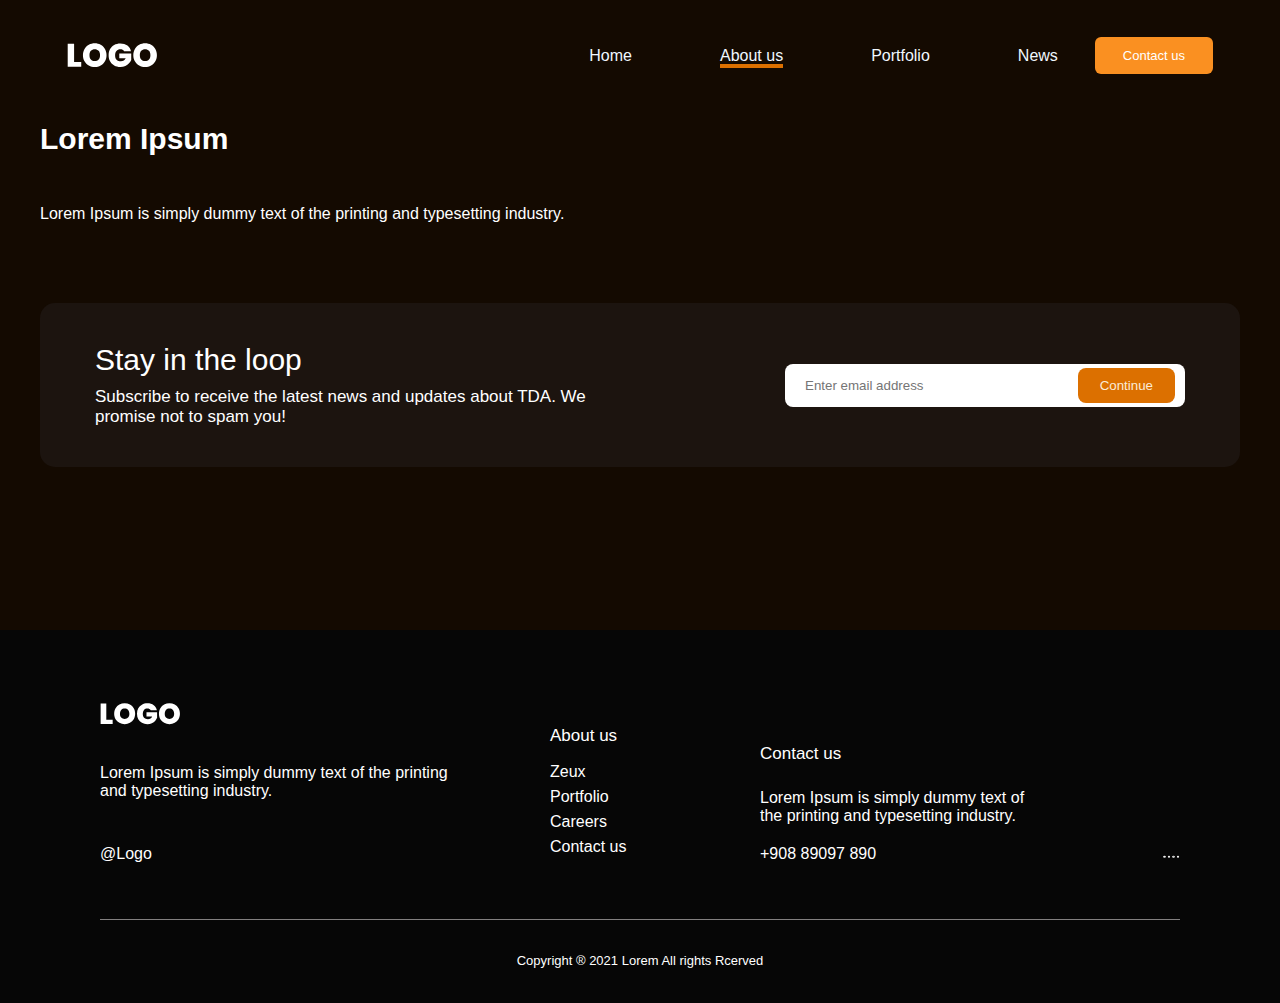
==== about.html @ e91f80e2 "footer" ====
<!DOCTYPE html>
<html lang="en">
<head>
  <meta charset="UTF-8">
  <meta name="viewport" content="width=device-width, initial-scale=1.0">
  <title>Document</title>
  <link rel="stylesheet" href="./css/styles.css">
</head>
<body>
  <header>
    <div class="header">
      <img src="./icon/header_logo.svg" alt="logo" width="90">
      <nav class="header__nav">
        <ul class="header__list">
          <li class="header__list-item">
            <a class="header__list-item__link" href="#">
              Home
            </a>
          </li>
          <li class="header__list-item">
            <a class="header__list-item__link  header__list-item__active" href="#">
              About us
            </a>
          </li>
          <li class="header__list-item">
            <a class="header__list-item__link" href="#">
              Portfolio
            </a>
          </li>
          <li class="header__list-item">
            <a class="header__list-item__link" href="#">
              News
            </a>
          </li>
        </ul>
        <a class="header__nav-btn" href="#">
          Contact us
        </a>
      </nav>
    </div>

  </header>
  <main>
    <section class="form">
      <div class="container">
        <h4 class="form__title">
          Lorem Ipsum
        </h4>
        <p class="form__text">
          Lorem Ipsum is simply dummy text of the printing and typesetting industry.
        </p>
        <div class="form__card">
          <div class="form__card-left">
            <h3 class="form__card-left__title">
              Stay in the loop
            </h3>
            <p class="form__card-left__text">
              Subscribe to receive the latest news and updates about TDA.
              We promise not to spam you!
            </p>
          </div>
          <div class="form__card-right">
            <input class="form__card-right__inp" type="text" placeholder="Enter email address">
            <button class="form__card-right__btn">
              Continue
            </button>
          </div>
        </div>
      </div>
    </section>
    
  </main>
  <footer class="footer">
    <div class="footer__wrapper">
      <div class="footer__left">
        <img src="./icon/header_logo.svg" alt="">
        <p class="footer__left-text">
          Lorem Ipsum is simply dummy text of the printing and typesetting industry.
        </p>
        <span>
          @Logo
        </span>
      </div>
      <div class="mittel">
        <p class="footer__text">
          About us
        </p>
        <ul class="footer__list">
          <li class="footer__list-item">
            Zeux
          </li>
          <li class="footer__list-item">
            Portfolio

          </li>
          <li class="footer__list-item">
            Careers
          </li>
          <li class="footer__list-item">
            Contact us
          </li>
        </ul>
      </div>
      <div class="footer__right">
        <p class="footer__text">
          Contact us
        </p>
        <p class="footer__right-text">
          Lorem Ipsum is simply dummy text of the printing and typesetting industry. 
        </p>
        <span>
          +908 89097 890
        </span>
      </div>
      <div class="footer__img">
        <a href="https://upload.facebook.com/" target="_blank">
          <img src="./icon/facebook.svg" alt="">
        </a>
        <a href="https://www.instagram.com/" target="_blank">
          <img src="./icon/instagramm.svg" alt="">
        </a>
        <a href="https://twitter.com/?lang=ru" target="_blank">
          <img src="./icon/twitter.svg" alt="">
        </a>
        <a href="https://www.linkedin.com/" target="_blank">
          <img src="./icon/linkidin.svg" alt="">
        </a>
      </div>
    </div>
    <p class="footer__span">
      Copyright ® 2021 Lorem All rights Rcerved
    </p>
  </footer>
</body>
</html>
---- css/styles.css ----
* {
  margin: 0;
  padding: 0;
  box-sizing: border-box;
}

body {
  display: flex;
  flex-direction: column;
  height: 100%;
  margin: 0;
  font-family: "Poppins", sans-serif;
  font-weight: 500;
  background-color: #140a01;
  color: white;
}

.container {
  width: 100%;
  max-width: 1240px;
  margin-right: auto;
  margin-left: auto;
  padding-right: 20px;
  padding-left: 20px;
}

.max_container {
  width: 100%;
  max-width: 1550px;
  margin-right: auto;
  margin-left: auto;
  background-image: url("../img/joy_stick.png");
  background-repeat: no-repeat;
  background-position: 874px 0;
}

.visually-hidden {
  position: absolute;
  width: 1px;
  height: 1px;
  margin: -1px;
  border: 0;
  padding: 0;
  white-space: nowrap;
  clip-path: inset(100%);
  clip: rect(0 0 0 0);
  overflow: hidden;
}

ul {
  padding-left: 0;
  list-style: none;
}

a {
  text-decoration: none;
}

img {
  max-width: 100%;
  height: auto;
}

.header {
  padding: 37px 67px;
  display: flex;
  justify-content: space-between;
  align-items: center;
}
.header__nav {
  display: flex;
  align-items: center;
}
.header__nav-btn {
  padding: 11px 28px;
  font-size: 13px;
  background-color: #FA9021;
  border-radius: 6px;
  margin-left: 37px;
  color: white;
}
.header__nav-btn:hover {
  background: rgba(255, 255, 255, 0.11);
}
.header__list {
  display: flex;
  align-items: center;
  gap: 88px;
}
.header__list-item__link {
  color: aliceblue;
}
.header__list-item__active {
  border-bottom: 4px solid #DC7000;
}

.hero {
  padding-top: 84px;
  padding-bottom: 84px;
}
.hero__start {
  position: relative;
}
.hero__start-span {
  color: #E87D0E;
  font-size: 20px;
  font-weight: 700;
  line-height: 31.04px;
  margin-bottom: 17px;
}
.hero__start-title {
  font-size: 50px;
  width: 480px;
  font-weight: 700;
  line-height: 77.6px;
  margin-bottom: 26px;
}
.hero__start-text {
  width: 527px;
  font-weight: 500;
  line-height: 32px;
  margin-bottom: 50px;
}
.hero__start-btn {
  border: #E87D0E;
  color: aliceblue;
  padding: 15px 30px;
  background: linear-gradient(92deg, #FA8305 0%, #FB9E3C 100%);
  border-radius: 40px;
}
.hero__start-btn:hover {
  color: #ffffff;
  background: linear-gradient(92deg, #000000 0%, #e5dbd1 100%);
}
.hero__start-unity {
  position: absolute;
  top: 220px;
  left: 560px;
}
.hero__start-cry {
  position: absolute;
  top: 0;
  left: 770px;
}
.hero__start-unreal {
  position: absolute;
  top: 20px;
  right: 75px;
}

.games {
  padding-top: 100px;
  padding-bottom: 157px;
}
.games__start {
  display: flex;
  align-items: center;
  justify-content: space-between;
  margin-bottom: 57px;
}
.games__start-title {
  font-size: 31px;
  font-family: Rubik;
  font-weight: 700;
  line-height: 58.12px;
}
.games__start-btn {
  background-color: rgba(255, 255, 255, 0.11);
  border-radius: 10px;
  padding: 10px 30px;
  font-size: 20px;
  font-family: Rubik;
  font-weight: 500;
  line-height: 37.5px;
  color: white;
  border: 0;
}
.games__start-btn:hover {
  color: black;
  background-color: chocolate;
}
.games__list {
  display: flex;
  justify-content: space-between;
  text-align: center;
  margin-bottom: 129px;
}
.games__list-item__icon {
  display: flex;
  gap: 10px;
  align-items: center;
  padding-top: 25px;
  font-size: 22px;
  font-family: Rubik;
  font-weight: 500;
  line-height: 41.25px;
  margin-left: 40px;
}
.games__end-title {
  font-size: 35px;
  font-weight: 600;
  line-height: 65.62px;
  text-align: center;
  margin-bottom: 67px;
}
.games__end-title__zwei {
  font-size: 30px;
  font-weight: 600;
  margin-bottom: 32px;
  line-height: 56.25px;
}
.games__end-text {
  line-height: 30px;
  width: 545px;
  margin-bottom: 46px;
}
.games__end-img {
  width: 100%;
}

.erstellen {
  padding-top: 93px;
  padding-bottom: 93px;
  background-image: url("../../img/Rectangle5.png");
  background-repeat: no-repeat;
  text-align: center;
  background-size: cover;
  overflow-x: hidden;
}
.erstellen__title {
  font-size: 30px;
  font-weight: 700;
  line-height: 56.25px;
  margin-bottom: 25px;
}
.erstellen__text {
  line-height: 30px;
  margin-bottom: 100px;
}
.erstellen__list {
  display: flex;
  flex-wrap: wrap;
  gap: 100px;
  text-align: center;
  justify-content: center;
}

.projects {
  padding-top: 148px;
  padding-bottom: 114px;
  text-align: center;
}
.projects__title {
  font-size: 30px;
  font-weight: 700;
  line-height: 56.25px;
  margin-bottom: 15px;
}
.projects__text {
  font-size: 14px;
  line-height: 26.25px;
  margin-bottom: 71px;
}
.projects__img {
  display: flex;
  flex-wrap: wrap;
  gap: 33px;
  margin-bottom: 72px;
}
.projects__btn {
  padding: 10px 30px;
  background-color: rgba(255, 255, 255, 0.11);
  border-radius: 10px;
  font-size: 20px;
  font-family: Rubik;
  font-weight: 500;
  color: white;
  border: 0;
  line-height: 37.5px;
}
.projects__btn:hover {
  color: black;
  background-color: chocolate;
}

.form {
  padding-bottom: 163px;
}
.form__title {
  font-size: 30px;
  font-weight: 600;
  line-height: 56.25px;
  margin-bottom: 32px;
}
.form__text {
  line-height: 30px;
  margin-bottom: 74px;
  width: 545px;
}
.form__card {
  background-color: #1C140F;
  border-radius: 15px;
  padding: 40px 55px;
  display: flex;
  justify-content: space-between;
  align-items: center;
}
.form__card-left__title {
  font-size: 30px;
  margin-bottom: 10px;
  font-weight: 500;
}
.form__card-left__text {
  width: 526px;
  font-size: 17px;
}
.form__card-right__inp {
  padding: 14px 0px 14px 20px;
  width: 400px;
  background: white;
  border-radius: 8px;
  border: 0;
}
.form__card-right {
  position: relative;
}
.form__card-right__btn {
  position: absolute;
  padding: 10px 22px;
  background: #DC7000;
  border-radius: 8px;
  border: 0;
  top: 4px;
  right: 10px;
  color: antiquewhite;
}
.form__card-right__btn:hover {
  background-color: #4b2c18;
  color: #e7650e;
}

.footer {
  padding-top: 73px;
  padding-bottom: 29px;
  background-color: #060606;
  padding-left: 100px;
  padding-right: 100px;
}
.footer__wrapper {
  max-width: 1440px;
  width: 100%;
  margin-right: auto;
  margin-left: auto;
  display: flex;
  align-items: end;
  padding-bottom: 56px;
  border-bottom: 1px solid rgb(130, 127, 127);
}
.footer__text {
  font-size: 17px;
  font-weight: 500;
  margin-bottom: 17px;
}
.footer__left {
  margin-right: 78px;
}
.footer__left-text {
  margin-bottom: 45px;
  margin-top: 35px;
  width: 372px;
}
.footer__list {
  margin-right: 120px;
}
.footer__list-item {
  padding-bottom: 7px;
  width: 90px;
}
.footer__list-item:hover {
  color: rgb(70, 26, 26);
}
.footer__right {
  margin-right: 120px;
}
.footer__right-text {
  width: 282px;
  margin-top: 25px;
  margin-bottom: 20px;
}
.footer__img {
  display: flex;
}
.footer__span {
  margin-top: 29px;
  text-align: center;
  line-height: 24.78px;
  font-size: 13px;
}/*# sourceMappingURL=styles.css.map */
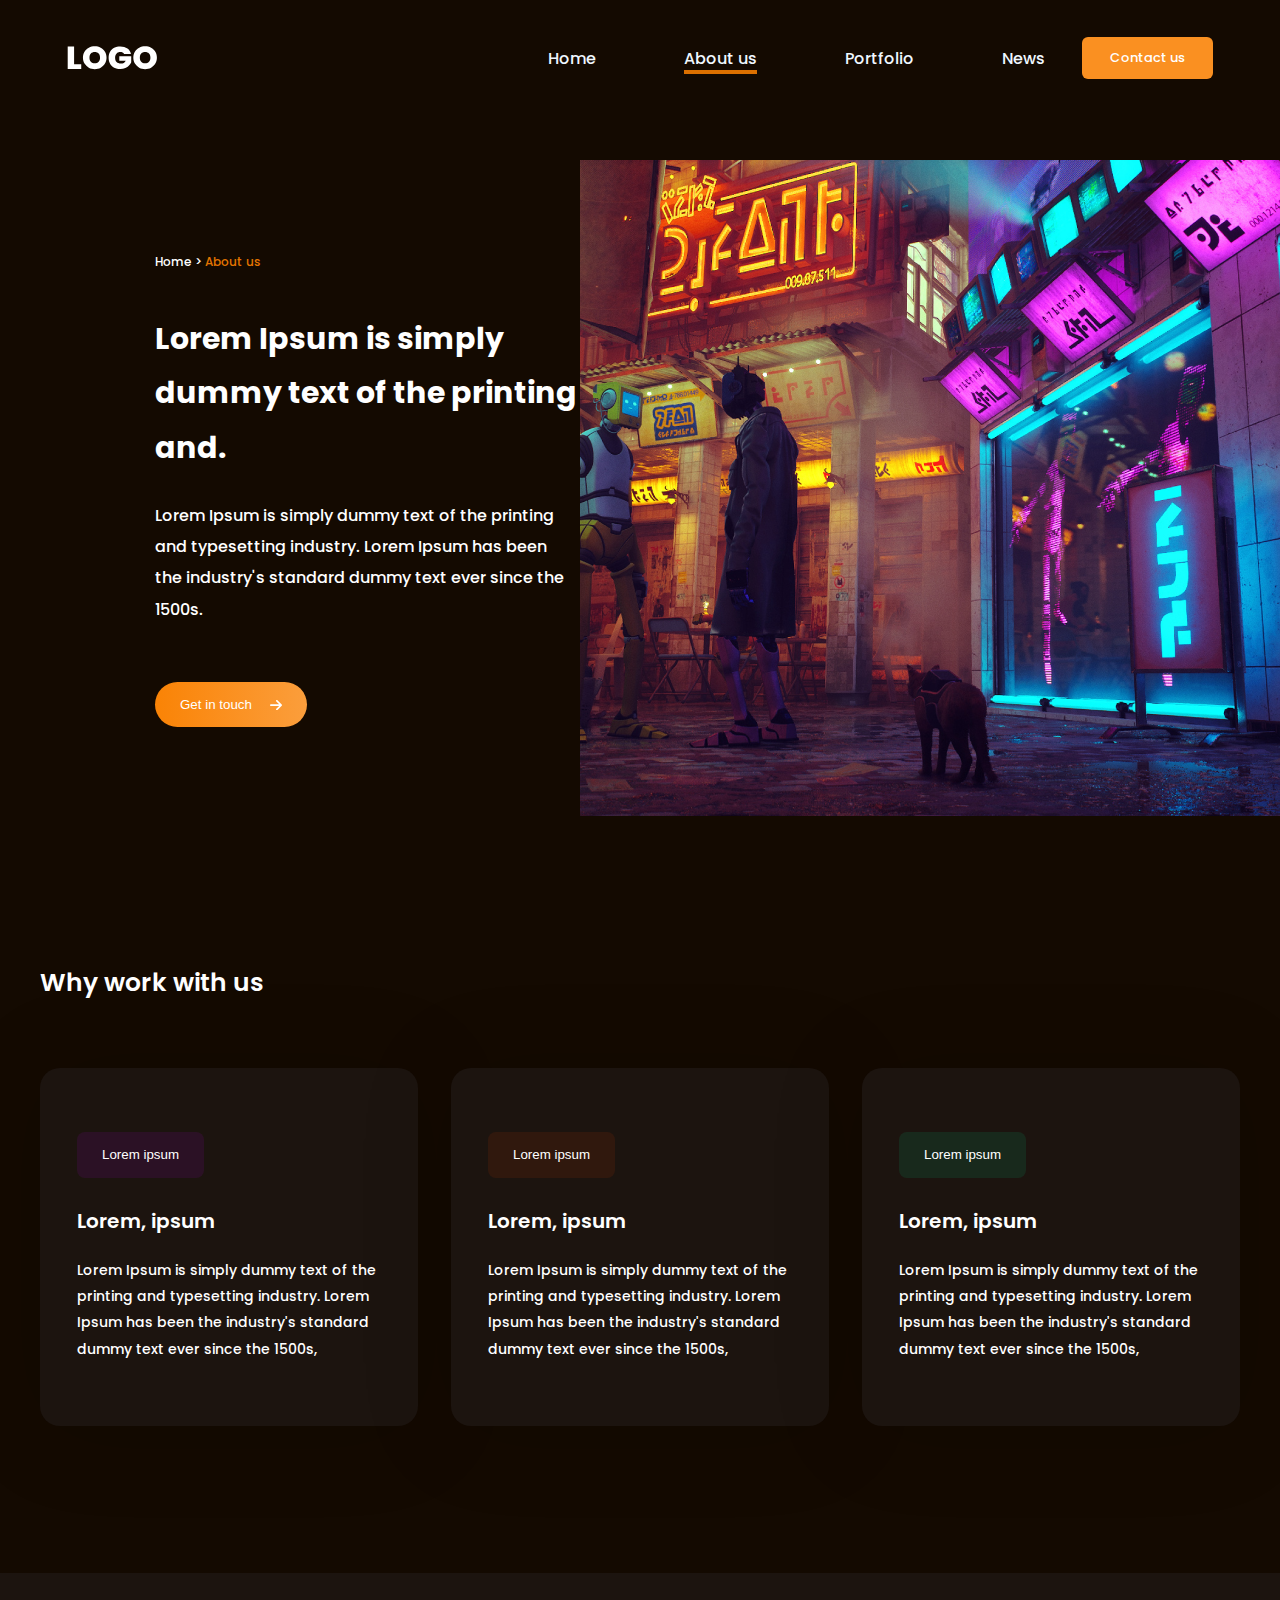
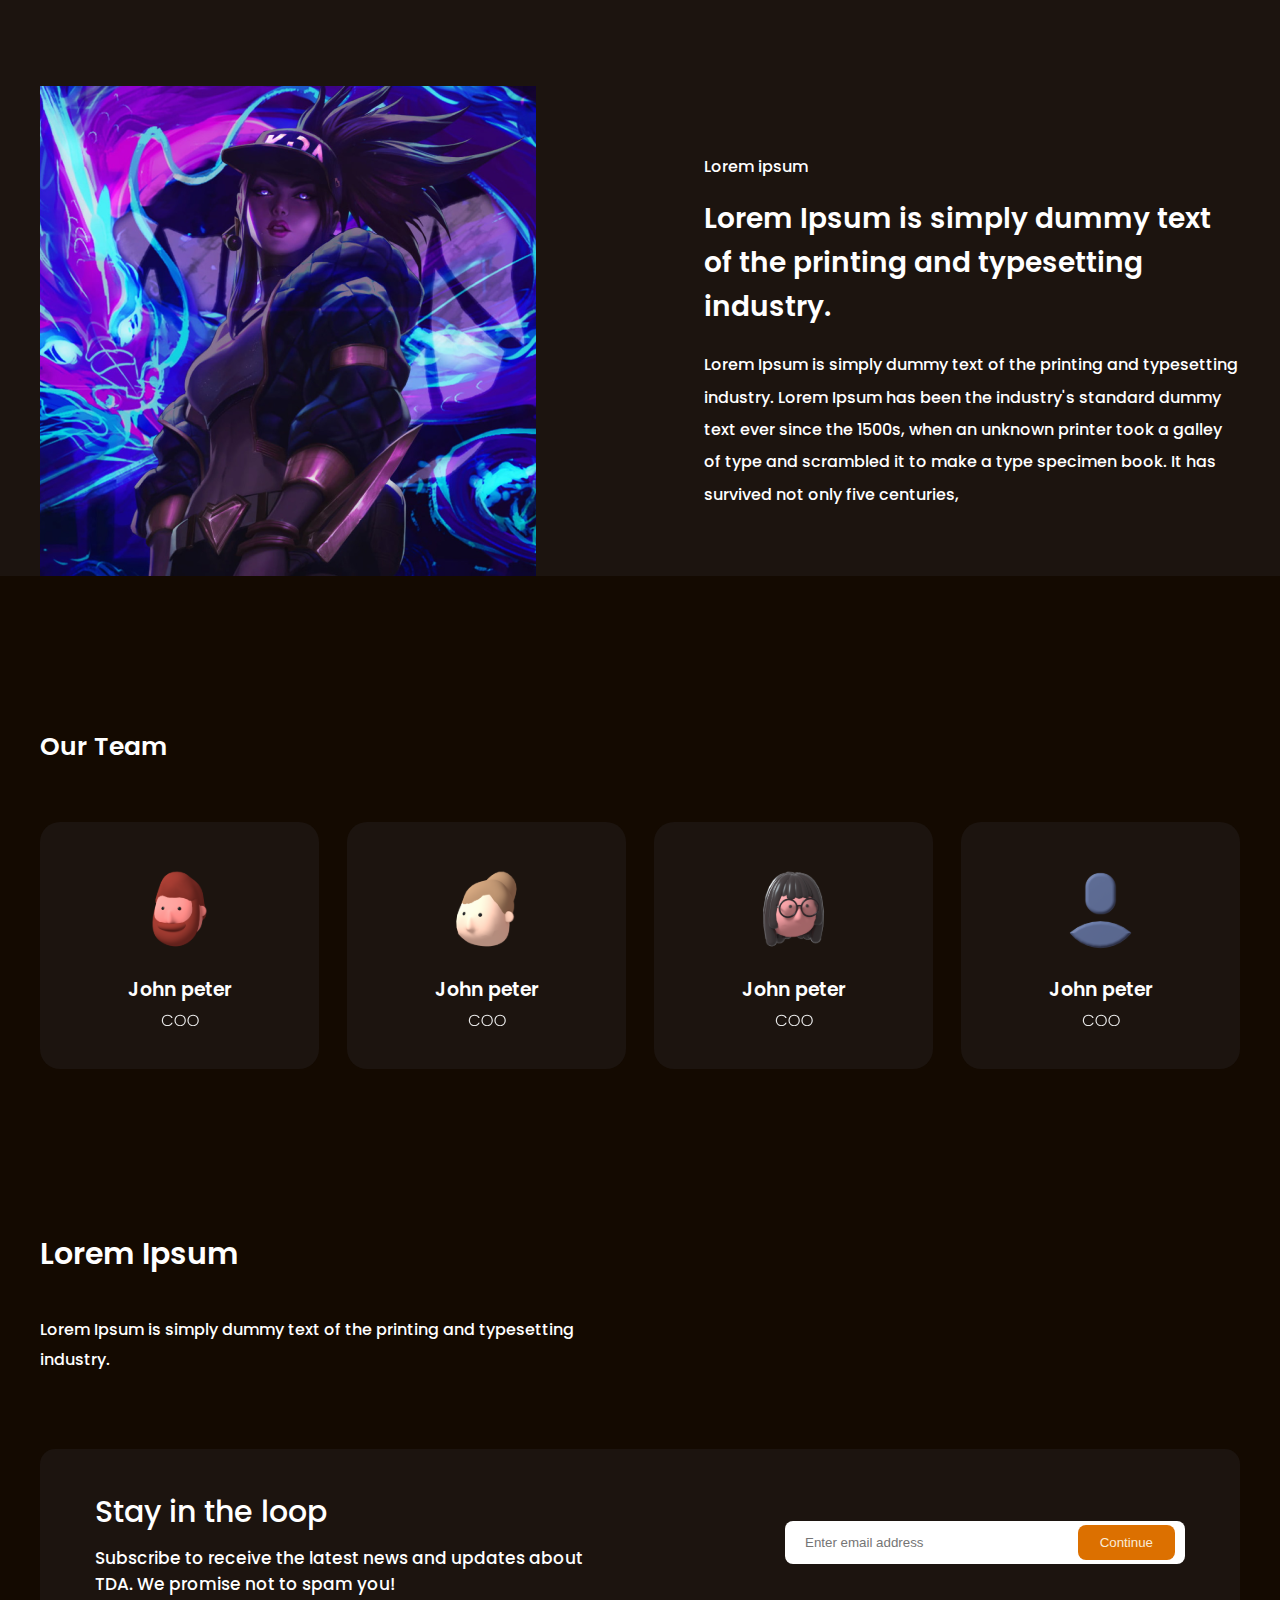
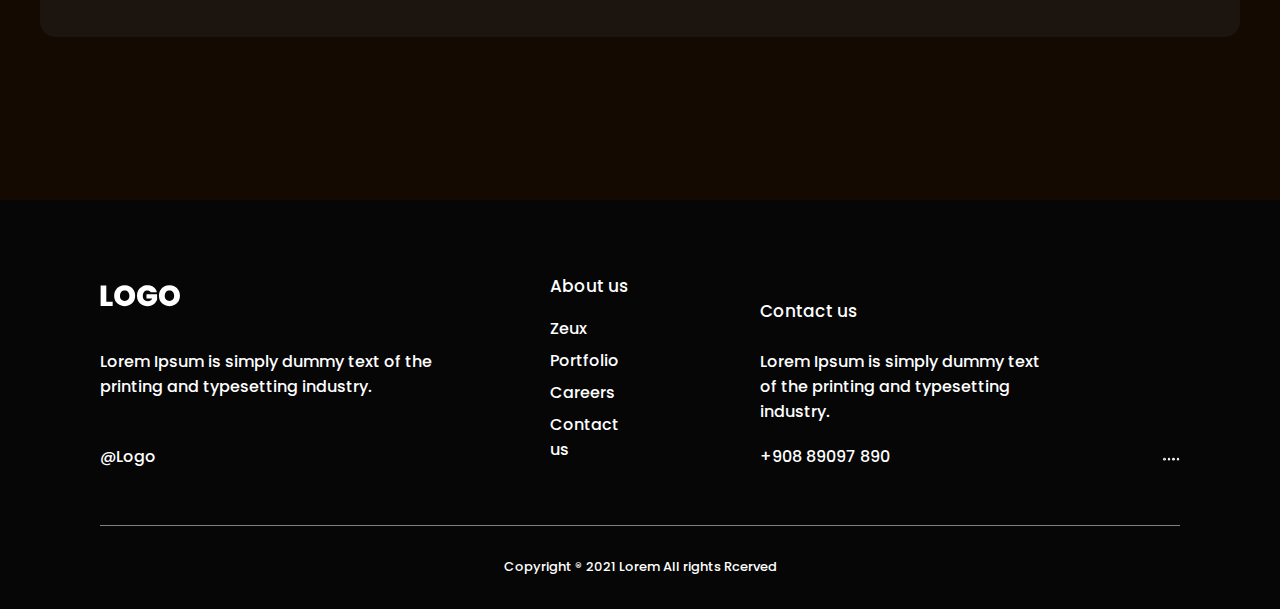
==== commit bb059358: "About" ====
--- a/about.html
+++ b/about.html
@@ -1,46 +1,190 @@
 <!DOCTYPE html>
 <html lang="en">
+
 <head>
   <meta charset="UTF-8">
   <meta name="viewport" content="width=device-width, initial-scale=1.0">
-  <title>Document</title>
-  <link rel="stylesheet" href="./css/styles.css">
+  <title>About</title>
+
+  <!-- ---- Poppins fonts--- -->
+  <link rel="preconnect" href="https://fonts.googleapis.com">
+  <link rel="preconnect" href="https://fonts.gstatic.com" crossorigin>
+  <link href="https://fonts.googleapis.com/css2?family=Poppins:wght@300;400;500;600;700&display=swap" rel="stylesheet">
+  <!-- ---- Rubik fonts--- -->
+  <link rel="preconnect" href="https://fonts.googleapis.com">
+  <link rel="preconnect" href="https://fonts.gstatic.com" crossorigin>
+  <link href="https://fonts.googleapis.com/css2?family=Rubik:wght@500;700&display=swap" rel="stylesheet">
+
+  <link rel="stylesheet" href="./css/about.css">
 </head>
+
 <body>
-  <header>
-    <div class="header">
-      <img src="./icon/header_logo.svg" alt="logo" width="90">
-      <nav class="header__nav">
-        <ul class="header__list">
-          <li class="header__list-item">
-            <a class="header__list-item__link" href="#">
-              Home
-            </a>
-          </li>
-          <li class="header__list-item">
-            <a class="header__list-item__link  header__list-item__active" href="#">
-              About us
-            </a>
-          </li>
-          <li class="header__list-item">
-            <a class="header__list-item__link" href="#">
-              Portfolio
-            </a>
-          </li>
-          <li class="header__list-item">
-            <a class="header__list-item__link" href="#">
-              News
-            </a>
+  <div class="max_container">
+    <header>
+      <div class="header">
+        <img src="./icon/header_logo.svg" alt="logo" width="90">
+        <nav class="header__nav">
+          <ul class="header__list">
+            <li class="header__list-item">
+              <a class="header__list-item__link" href="#">
+                Home
+              </a>
+            </li>
+            <li class="header__list-item">
+              <a class="header__list-item__link  header__list-item__active" href="#">
+                About us
+              </a>
+            </li>
+            <li class="header__list-item">
+              <a class="header__list-item__link" href="#">
+                Portfolio
+              </a>
+            </li>
+            <li class="header__list-item">
+              <a class="header__list-item__link" href="#">
+                News
+              </a>
+            </li>
+          </ul>
+          <a class="header__nav-btn" href="#">
+            Contact us
+          </a>
+        </nav>
+      </div>
+
+    </header>
+  </div>
+  <main>
+    <div class="max_container">
+      <section class="hero">
+        <div class="hero__start">
+          <p class="hero__text">
+            Home > <span> About us</span>
+          </p>
+          <h2 class="hero__start-title">
+            Lorem Ipsum is simply
+            dummy text of the printing and.
+          </h2>
+          <p class="hero__start-text">
+            Lorem Ipsum is simply dummy text of the printing and typesetting
+            industry. Lorem Ipsum has been the industry's
+            standard dummy text ever since the 1500s.
+          </p>
+          <button class="hero__start-btn">
+            Get in touch
+            <img src="./about.img/icon/arrow6.svg" alt="">
+          </button>
+        </div>
+        <div class="hero__img">
+
+        </div>
+      </section>
+    </div>
+    <section class="work">
+      <div class="container">
+        <h3 class="work__title">
+          Why work with us
+        </h3>
+        <ul class="work__list">
+          <li class="work__list-item">
+            <button class="work__list-item__btn">
+              Lorem ipsum
+            </button>
+            <h4 class="work__list-item__title">
+              Lorem, ipsum
+            </h4>
+            <p class="work__list-item__text">
+              Lorem Ipsum is simply dummy text of the printing and typesetting
+              industry. Lorem Ipsum has been the industry's
+              standard dummy text ever since the 1500s,
+            </p>
+          </li>
+          <li class="work__list-item">
+            <button class="work__list-item__btn2">
+              Lorem ipsum
+            </button>
+            <h4 class="work__list-item__title">
+              Lorem, ipsum
+            </h4>
+            <p class="work__list-item__text">
+              Lorem Ipsum is simply dummy text of the printing and typesetting
+              industry. Lorem Ipsum has been the industry's
+              standard dummy text ever since the 1500s,
+            </p>
+          </li>
+          <li class="work__list-item">
+            <button class="work__list-item__btn3">
+              Lorem ipsum
+            </button>
+            <h4 class="work__list-item__title">
+              Lorem, ipsum
+            </h4>
+            <p class="work__list-item__text">
+              Lorem Ipsum is simply dummy text of the printing and typesetting
+              industry. Lorem Ipsum has been the industry's
+              standard dummy text ever since the 1500s,
+            </p>
           </li>
         </ul>
-        <a class="header__nav-btn" href="#">
-          Contact us
-        </a>
-      </nav>
-    </div>
-
-  </header>
-  <main>
+      </div>
+    </section>
+    <section class="wrapper">
+      <div class="container wrapper__start">
+        <div class="wrapper__left">
+        </div>
+        <div class="wrapper__right">
+          <p class="wrapper__right-text">
+            Lorem ipsum
+          </p>
+          <h3 class="wrapper__right-title">
+            Lorem Ipsum is simply dummy text of
+            the printing and typesetting industry.
+          </h3>
+          <p class="wrapper__right-text">
+            Lorem Ipsum is simply dummy text of the printing and typesetting industry. Lorem Ipsum has been the
+            industry's standard dummy text ever since the 1500s, when an unknown printer took a galley of type and
+            scrambled it to make a type specimen book. It has survived not only five centuries,
+          </p>
+        </div>
+      </div>
+    </section>
+    <section class="Our-Team">
+      <div class="container">
+        <h3 class="Our-Team__title">
+          Our Team
+        </h3>
+        <ul class="Our-Team__list">
+          <li class="Our-Team__list-item">
+            <img src="./about.img/icon/Bill.svg" alt="" width="123">
+            <h4 class="Our-Team__list-item__title">
+              John peter
+            </h4>
+            <img src="./about.img/icon/COO.svg" alt="" width="38">
+          </li>
+          <li class="Our-Team__list-item">
+            <img src="./about.img/icon/Beverly.svg" alt="" width="123">
+            <h4 class="Our-Team__list-item__title">
+              John peter
+            </h4>
+            <img src="./about.img/icon/COO.svg" alt="" width="38">
+          </li>
+          <li class="Our-Team__list-item">
+            <img src="./about.img/icon/Claudia.svg" alt="" width="123">
+            <h4 class="Our-Team__list-item__title">
+              John peter
+            </h4>
+            <img src="./about.img/icon/COO.svg" alt="" width="38">
+          </li>
+          <li class="Our-Team__list-item">
+            <img src="./about.img/icon/Avatar.svg" alt="" width="123">
+            <h4 class="Our-Team__list-item__title">
+              John peter
+            </h4>
+            <img src="./about.img/icon/COO.svg" alt="" width="38">
+          </li>
+        </ul>
+      </div>
+    </section>
     <section class="form">
       <div class="container">
         <h4 class="form__title">
@@ -68,7 +212,6 @@
         </div>
       </div>
     </section>
-    
   </main>
   <footer class="footer">
     <div class="footer__wrapper">
@@ -106,7 +249,7 @@
           Contact us
         </p>
         <p class="footer__right-text">
-          Lorem Ipsum is simply dummy text of the printing and typesetting industry. 
+          Lorem Ipsum is simply dummy text of the printing and typesetting industry.
         </p>
         <span>
           +908 89097 890
@@ -132,4 +275,5 @@
     </p>
   </footer>
 </body>
+
 </html>--- a/css/about.css
+++ b/css/about.css
@@ -0,0 +1,376 @@
+* {
+  margin: 0;
+  padding: 0;
+  box-sizing: border-box;
+}
+
+body {
+  display: flex;
+  flex-direction: column;
+  height: 100%;
+  margin: 0;
+  font-family: "Poppins", sans-serif;
+  font-weight: 500;
+  background-color: #140a01;
+  color: white;
+}
+
+img {
+  max-width: 100%;
+  height: auto;
+}
+
+.container {
+  width: 100%;
+  max-width: 1240px;
+  margin-right: auto;
+  margin-left: auto;
+  padding-right: 20px;
+  padding-left: 20px;
+}
+
+.max_container {
+  width: 100%;
+  max-width: 1550px;
+  margin-right: auto;
+  margin-left: auto;
+}
+
+ul {
+  padding-left: 0;
+  list-style: none;
+}
+
+a {
+  text-decoration: none;
+}
+
+.visually-hidden {
+  position: absolute;
+  width: 1px;
+  height: 1px;
+  margin: -1px;
+  border: 0;
+  padding: 0;
+  white-space: nowrap;
+  clip-path: inset(100%);
+  clip: rect(0 0 0 0);
+  overflow: hidden;
+}
+
+.header {
+  padding: 37px 67px;
+  display: flex;
+  justify-content: space-between;
+  align-items: center;
+}
+.header__nav {
+  display: flex;
+  align-items: center;
+}
+.header__nav-btn {
+  padding: 11px 28px;
+  font-size: 13px;
+  background-color: #FA9021;
+  border-radius: 6px;
+  margin-left: 37px;
+  color: white;
+}
+.header__nav-btn:hover {
+  background: rgba(255, 255, 255, 0.11);
+}
+.header__list {
+  display: flex;
+  align-items: center;
+  gap: 88px;
+}
+.header__list-item__link {
+  color: aliceblue;
+}
+.header__list-item__active {
+  border-bottom: 4px solid #DC7000;
+}
+
+.hero {
+  padding-top: 44px;
+  padding-bottom: 44px;
+  padding-left: 155px;
+  display: flex;
+  justify-content: space-between;
+  align-items: center;
+}
+.hero__text {
+  line-height: 25.02px;
+  font-size: 12px;
+  margin-bottom: 38px;
+}
+.hero__text span {
+  color: #E47500;
+  font-size: 12px;
+  line-height: 25.02px;
+}
+.hero__start-title {
+  font-size: 30px;
+  font-weight: 700;
+  line-height: 54.15px;
+  width: 425px;
+  margin-bottom: 25px;
+}
+.hero__start-text {
+  line-height: 31.28px;
+  width: 414px;
+  margin-bottom: 57px;
+}
+.hero__start-btn {
+  display: flex;
+  align-items: center;
+  padding: 15px 25px;
+  font-weight: 500;
+  background: linear-gradient(92deg, #FA8305 0%, #FB9E3C 100%);
+  border-radius: 40px;
+  border: 0;
+  color: white;
+}
+.hero__start-btn img {
+  margin-left: 18px;
+}
+.hero__img {
+  width: 739px;
+  height: 656px;
+  background-image: url("../../about.img/img/Rectangle6.png");
+}
+
+.work {
+  padding-top: 100px;
+  padding-bottom: 147px;
+}
+.work__title {
+  font-size: 25px;
+  font-weight: 600;
+  line-height: 45.12px;
+  margin-bottom: 63px;
+}
+.work__list {
+  display: flex;
+  justify-content: space-between;
+}
+.work__list-item {
+  padding: 64px 37px;
+  background-color: #1C140F;
+  box-shadow: 0px 4px 94px rgba(0, 0, 0, 0.15);
+  border-radius: 20px;
+}
+.work__list-item__btn {
+  padding: 10px 25px;
+  margin-bottom: 25px;
+  background-color: rgba(176, 0, 220, 0.11);
+  border-radius: 8px;
+  line-height: 26.25px;
+  color: white;
+  border: 0;
+}
+.work__list-item__btn2 {
+  padding: 10px 25px;
+  margin-bottom: 25px;
+  background-color: rgba(220, 66, 0, 0.11);
+  border-radius: 8px;
+  line-height: 26.25px;
+  color: white;
+  border: 0;
+}
+.work__list-item__btn3 {
+  padding: 10px 25px;
+  margin-bottom: 25px;
+  background-color: rgba(0, 220, 141, 0.11);
+  border-radius: 8px;
+  line-height: 26.25px;
+  color: white;
+  border: 0;
+}
+.work__list-item__title {
+  font-size: 20px;
+  font-weight: 600;
+  line-height: 37.5px;
+  margin-bottom: 16px;
+}
+.work__list-item__text {
+  line-height: 26.25px;
+  font-size: 14px;
+  width: 304px;
+}
+.work__list-item:hover {
+  background: linear-gradient(92deg, #FA8305 0%, #FB9E3C 100%);
+  border-radius: 40px;
+}
+
+.wrapper {
+  padding-top: 113px;
+  background-color: #1C140F;
+}
+.wrapper__start {
+  display: flex;
+  justify-content: space-between;
+  align-items: center;
+}
+.wrapper__left {
+  width: 496px;
+  height: 490px;
+  background-image: url("../../about.img/img/card__img.png");
+}
+.wrapper__right-text {
+  line-height: 32.4px;
+  width: 536px;
+}
+.wrapper__right-title {
+  width: 531px;
+  font-size: 28px;
+  font-weight: 600;
+  line-height: 44.1px;
+  margin-top: 14px;
+  margin-bottom: 20px;
+}
+
+.Our-Team {
+  padding-top: 148px;
+  padding-bottom: 157px;
+}
+.Our-Team__title {
+  font-size: 25px;
+  font-weight: 600;
+  line-height: 45.12px;
+  margin-bottom: 53px;
+}
+.Our-Team__list {
+  display: flex;
+  justify-content: space-between;
+  gap: 28px;
+}
+.Our-Team__list-item {
+  background-color: #1C140F;
+  border-radius: 20px;
+  padding: 35px 86px;
+  text-align: center;
+}
+.Our-Team__list-item__title {
+  font-size: 19px;
+  font-weight: 600;
+  line-height: 38.48px;
+}
+.Our-Team__list-item:hover {
+  background: linear-gradient(92deg, #FA8305 0%, #FB9E3C 100%);
+  border-radius: 40px;
+}
+
+.form {
+  padding-bottom: 163px;
+}
+.form__title {
+  font-size: 30px;
+  font-weight: 600;
+  line-height: 56.25px;
+  margin-bottom: 32px;
+}
+.form__text {
+  line-height: 30px;
+  margin-bottom: 74px;
+  width: 545px;
+}
+.form__card {
+  background-color: #1C140F;
+  border-radius: 15px;
+  padding: 40px 55px;
+  display: flex;
+  justify-content: space-between;
+  align-items: center;
+}
+.form__card-left__title {
+  font-size: 30px;
+  margin-bottom: 10px;
+  font-weight: 500;
+}
+.form__card-left__text {
+  width: 526px;
+  font-size: 17px;
+}
+.form__card-right__inp {
+  padding: 14px 0px 14px 20px;
+  width: 400px;
+  background: white;
+  border-radius: 8px;
+  border: 0;
+}
+.form__card-right {
+  position: relative;
+}
+.form__card-right__btn {
+  position: absolute;
+  padding: 10px 22px;
+  background: #DC7000;
+  border-radius: 8px;
+  border: 0;
+  top: 4px;
+  right: 10px;
+  color: antiquewhite;
+}
+.form__card-right__btn:hover {
+  background-color: #4b2c18;
+  color: #e7650e;
+}
+
+.footer {
+  padding-top: 73px;
+  padding-bottom: 29px;
+  background-color: #060606;
+  padding-left: 100px;
+  padding-right: 100px;
+}
+.footer__wrapper {
+  max-width: 1440px;
+  width: 100%;
+  margin-right: auto;
+  margin-left: auto;
+  display: flex;
+  align-items: end;
+  padding-bottom: 56px;
+  border-bottom: 1px solid rgb(130, 127, 127);
+}
+.footer__text {
+  font-size: 17px;
+  font-weight: 500;
+  margin-bottom: 17px;
+}
+.footer__left {
+  margin-right: 78px;
+}
+.footer__left-text {
+  margin-bottom: 45px;
+  margin-top: 35px;
+  width: 372px;
+}
+.footer__list {
+  margin-right: 120px;
+}
+.footer__list-item {
+  padding-bottom: 7px;
+  width: 90px;
+}
+.footer__list-item:hover {
+  color: rgb(70, 26, 26);
+}
+.footer__right {
+  margin-right: 120px;
+}
+.footer__right-text {
+  width: 282px;
+  margin-top: 25px;
+  margin-bottom: 20px;
+}
+.footer__img {
+  display: flex;
+}
+.footer__span {
+  margin-top: 29px;
+  text-align: center;
+  line-height: 24.78px;
+  font-size: 13px;
+}/*# sourceMappingURL=about.css.map */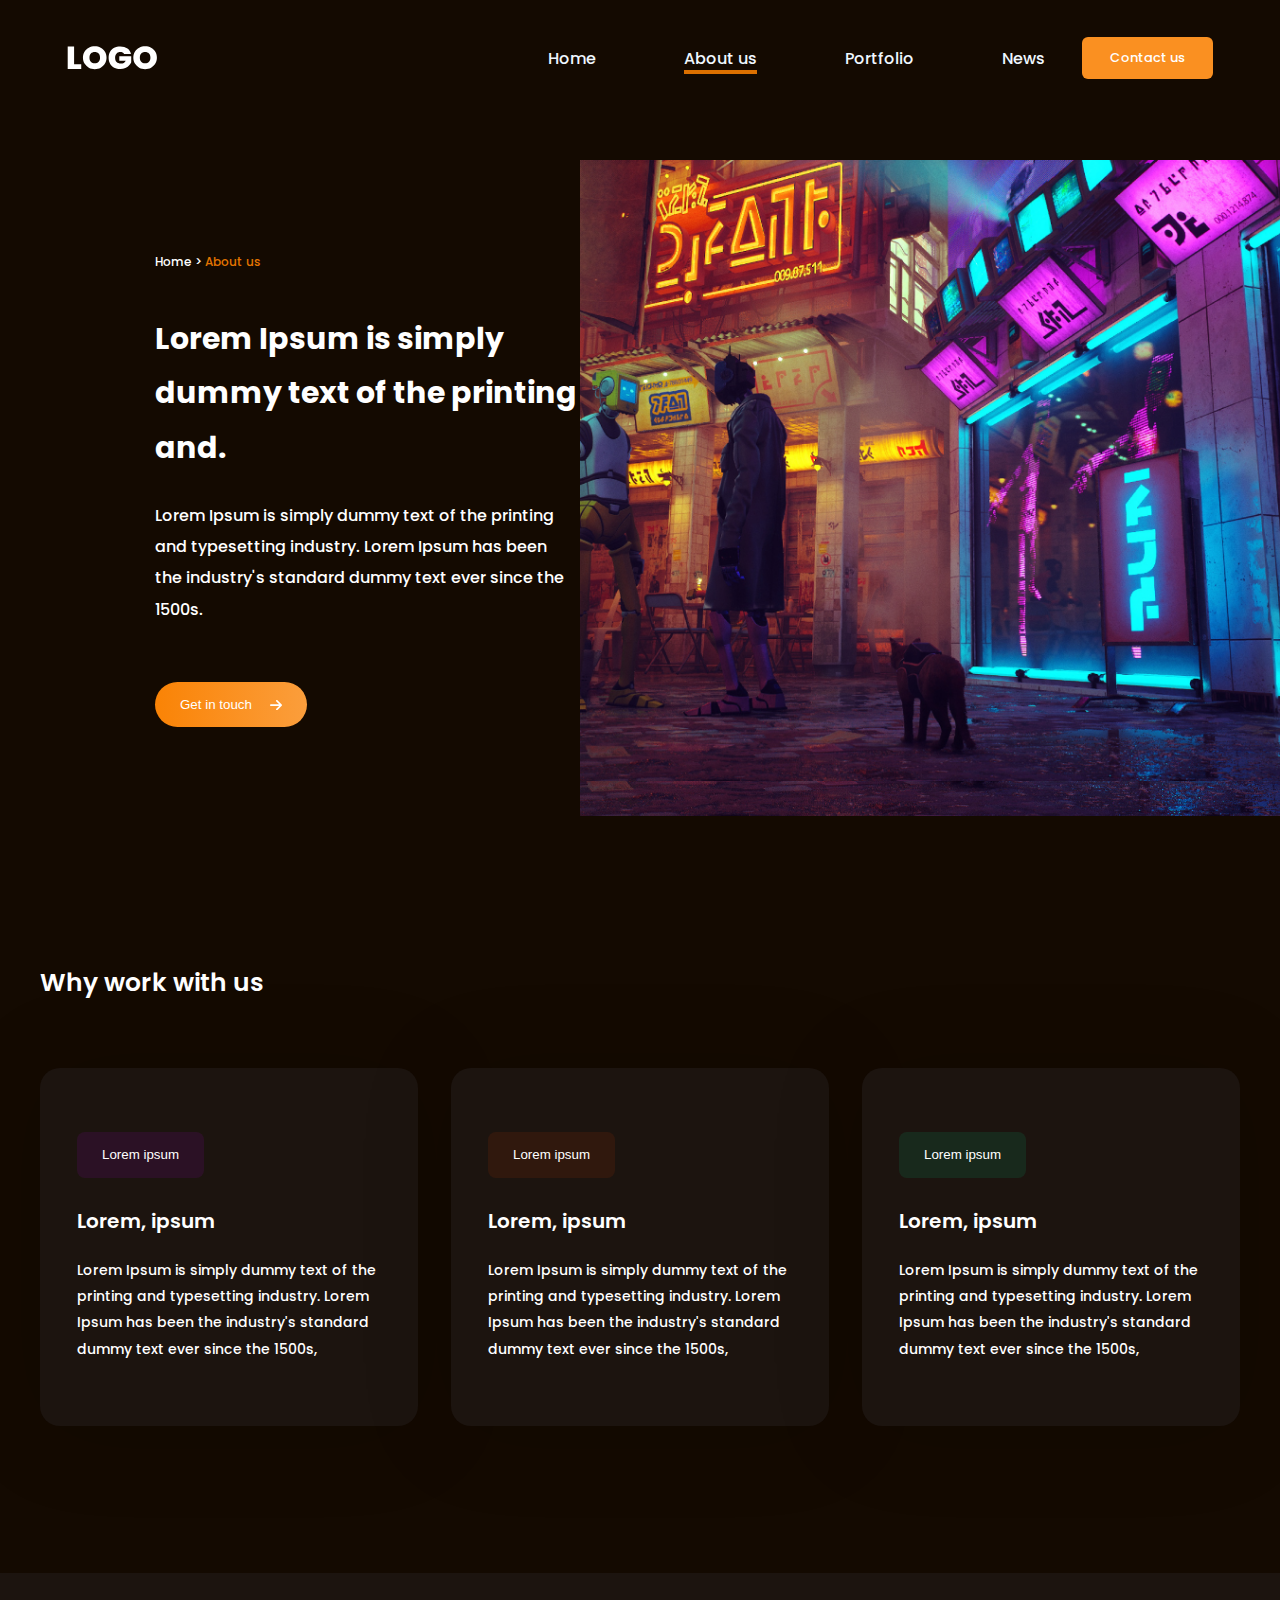
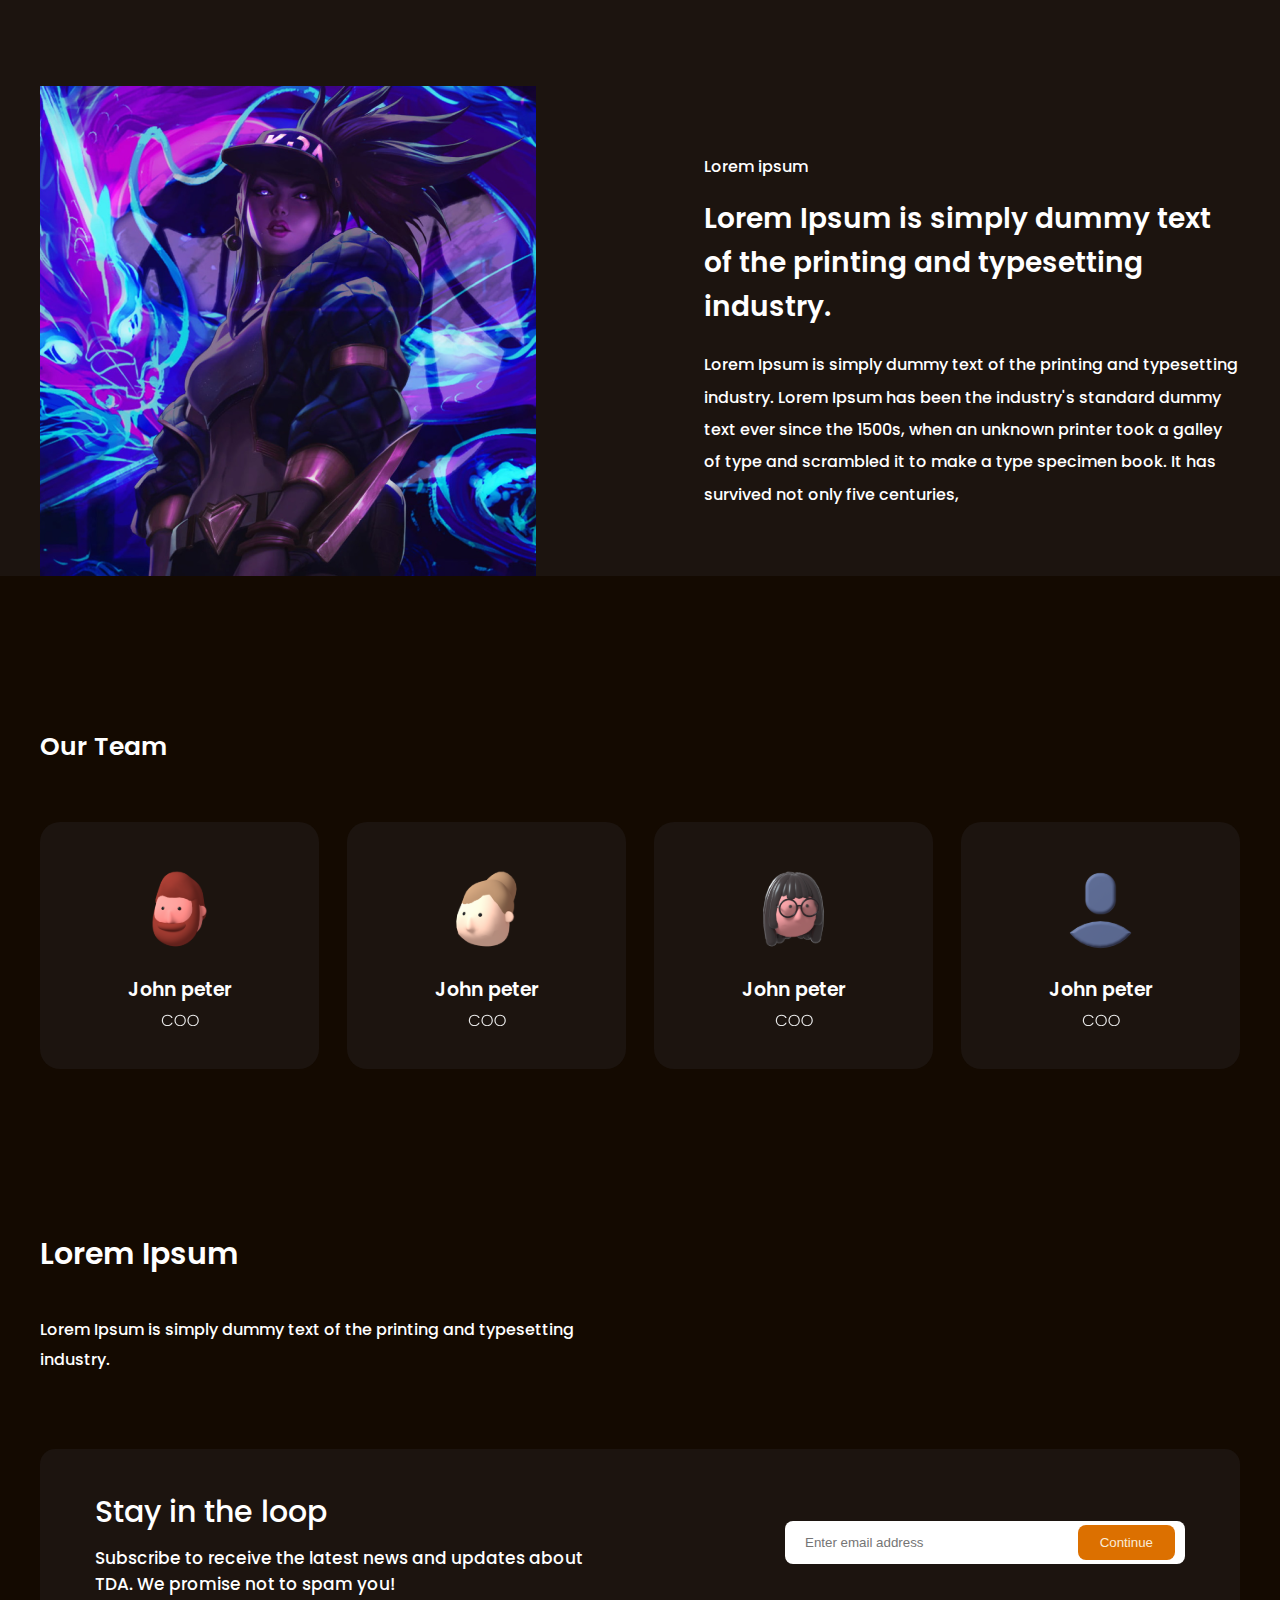
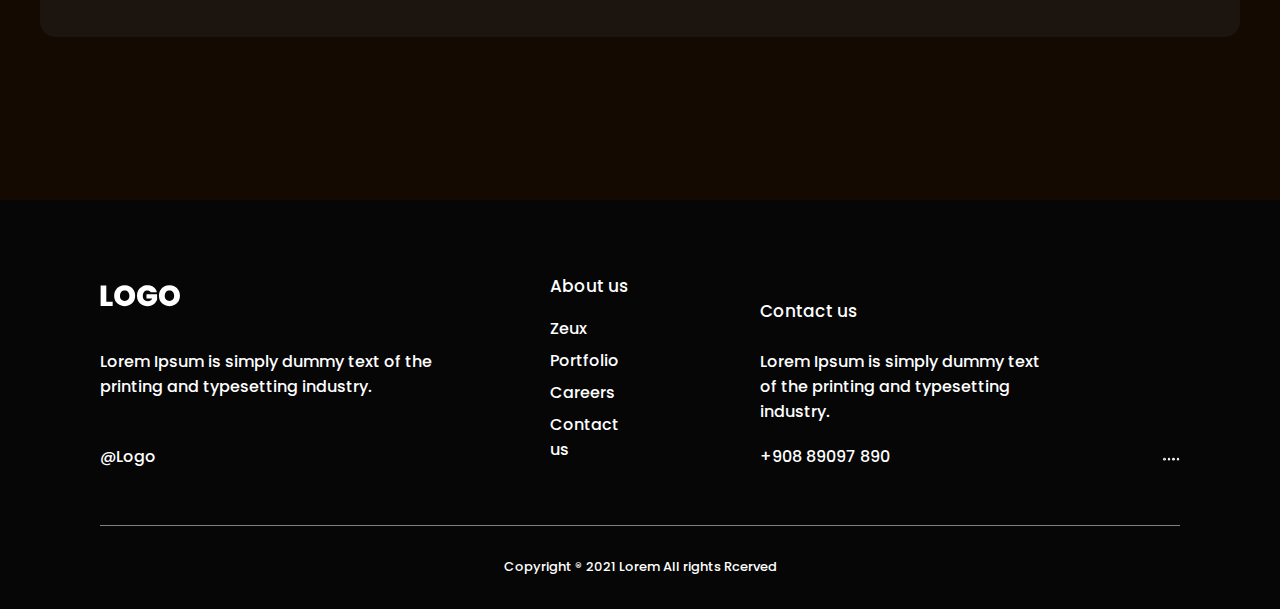
==== commit a4dc79ca: "contact" ====
--- a/about.html
+++ b/about.html
@@ -26,27 +26,27 @@
         <nav class="header__nav">
           <ul class="header__list">
             <li class="header__list-item">
-              <a class="header__list-item__link" href="#">
+              <a class="header__list-item__link" href="index.html">
                 Home
               </a>
             </li>
             <li class="header__list-item">
-              <a class="header__list-item__link  header__list-item__active" href="#">
+              <a class="header__list-item__link  header__list-item__active" href="about.html">
                 About us
               </a>
             </li>
             <li class="header__list-item">
-              <a class="header__list-item__link" href="#">
+              <a class="header__list-item__link" href="Portfolio.html">
                 Portfolio
               </a>
             </li>
             <li class="header__list-item">
-              <a class="header__list-item__link" href="#">
+              <a class="header__list-item__link" href="news.html">
                 News
               </a>
             </li>
           </ul>
-          <a class="header__nav-btn" href="#">
+          <a class="header__nav-btn" href="contact.html">
             Contact us
           </a>
         </nav>
@@ -76,7 +76,7 @@
           </button>
         </div>
         <div class="hero__img">
-
+          <img src="./about.img/img/Rectangle6.png" alt="">
         </div>
       </section>
     </div>
@@ -131,6 +131,7 @@
     <section class="wrapper">
       <div class="container wrapper__start">
         <div class="wrapper__left">
+          <img src="./about.img/img/card__img.png" alt="">
         </div>
         <div class="wrapper__right">
           <p class="wrapper__right-text">
